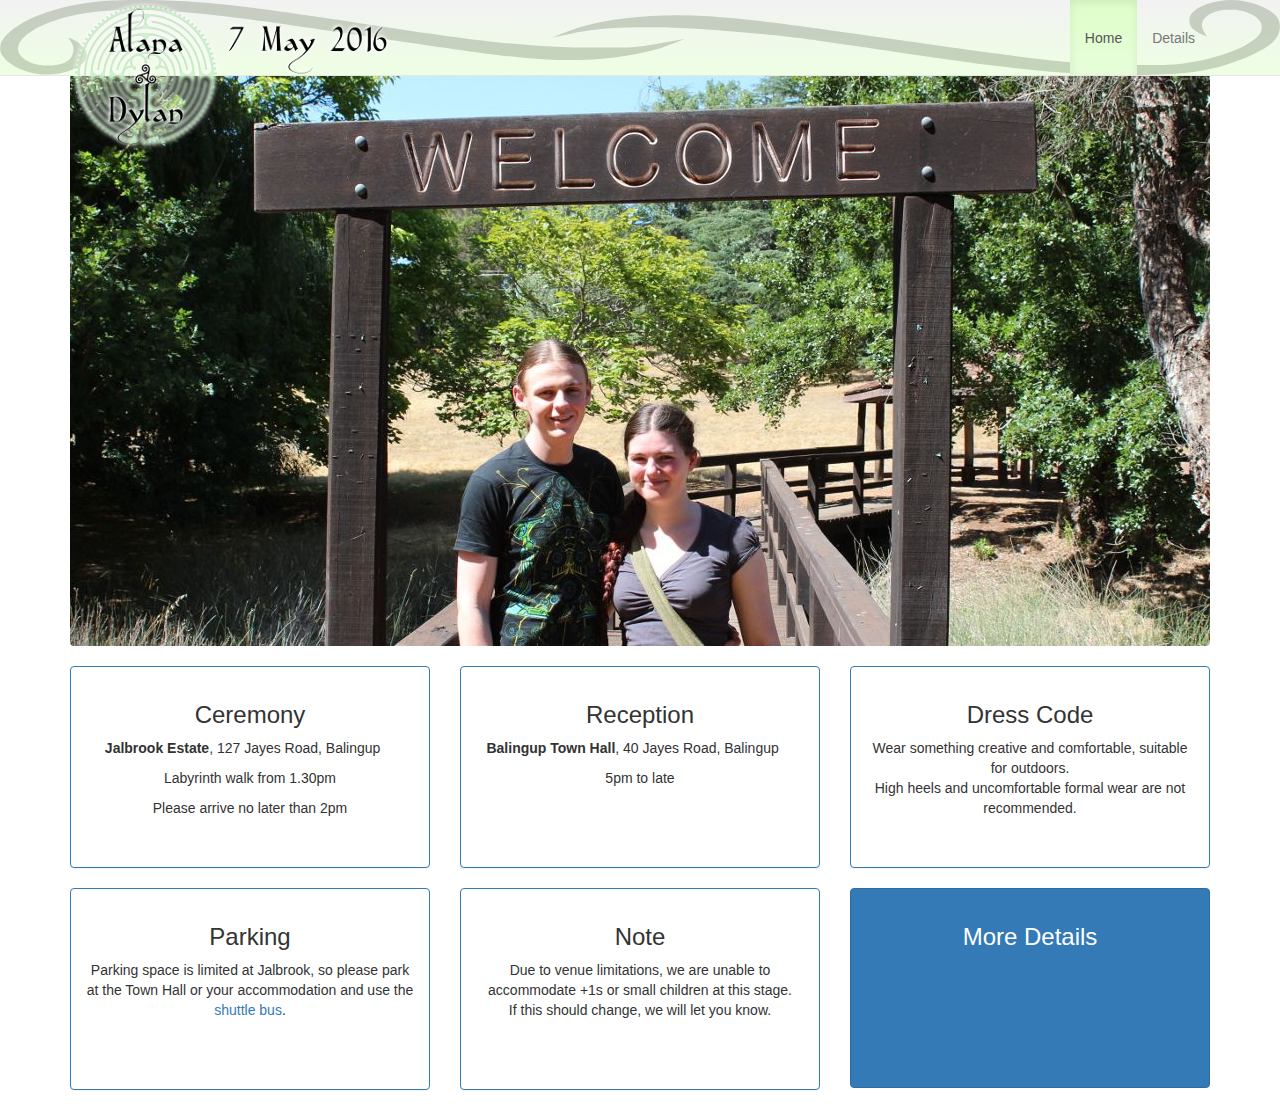
==== index.html @ 7f12af55 "Initial commit of static conversion" ====
<!DOCTYPE html>
<html lang="en">

<head>
    <title>Home | Dylana Wedding 2016</title>
    <link rel="stylesheet" href="vendor/bootstrap.min.css" />
    <link rel="stylesheet" href="css/core.css" />
    <link rel="apple-touch-icon" sizes="57x57" href="img/favicons/apple-touch-icon-57x57.png" />
    <link rel="apple-touch-icon" sizes="60x60" href="img/favicons/apple-touch-icon-60x60.png" />
    <link rel="apple-touch-icon" sizes="72x72" href="img/favicons/apple-touch-icon-72x72.png" />
    <link rel="apple-touch-icon" sizes="76x76" href="img/favicons/apple-touch-icon-76x76.png" />
    <link rel="apple-touch-icon" sizes="114x114" href="img/favicons/apple-touch-icon-114x114.png" />
    <link rel="apple-touch-icon" sizes="120x120" href="img/favicons/apple-touch-icon-120x120.png" />
    <link rel="apple-touch-icon" sizes="144x144" href="img/favicons/apple-touch-icon-144x144.png" />
    <link rel="apple-touch-icon" sizes="152x152" href="img/favicons/apple-touch-icon-152x152.png" />
    <link rel="apple-touch-icon" sizes="180x180" href="img/favicons/apple-touch-icon-180x180.png" />
    <link rel="icon" type="image/png" href="img/favicons/favicon-32x32.png" sizes="32x32" />
    <link rel="icon" type="image/png" href="img/favicons/android-chrome-192x192.png" sizes="192x192" />
    <link rel="icon" type="image/png" href="img/favicons/favicon-96x96.png" sizes="96x96" />
    <link rel="icon" type="image/png" href="img/favicons/favicon-16x16.png" sizes="16x16" />
    <link rel="manifest" href="img/favicons/manifest.json" />
    <link rel="mask-icon" href="img/favicons/safari-pinned-tab.svg" color="#307b02" />
    <link rel="shortcut icon" href="img/favicons/favicon.ico" />
    <meta name="apple-mobile-web-app-title" content="Dylana 2016" />
    <meta name="application-name" content="Dylana 2016" />
    <meta name="msapplication-TileColor" content="#307b02" />
    <meta name="msapplication-TileImage" content="img/favicons/mstile-144x144.png" />
    <meta name="msapplication-config" content="img/favicons/browserconfig.xml" />
    <meta name="theme-color" content="#307b02" />
    <meta name="viewport" content="width=device-width, initial-scale=1" />
    <script src="vendor/jquery-2.2.4.min.js"></script>
    <script src="vendor/bootstrap.min.js"></script>
    <!-- Global site tag (gtag.js) - Google Analytics -->
    <script async src="https://www.googletagmanager.com/gtag/js?id=UA-156204372-1"></script>
    <script>
        window.dataLayer = window.dataLayer || [];
        function gtag(){dataLayer.push(arguments);}
        gtag('js', new Date());

        gtag('config', 'UA-156204372-1');
    </script>
</head>

<body>

    <nav class="navbar navbar-default navbar-static-top">
        <svg preserveAspectRatio="none" viewBox="0 0 462.01233 61.447639">
            <path fill-opacity=".18824" fill="#102500" d="m397.45 61.197c-11.022-0.62174-23.174-2.9551-39.04-7.4961-8.7458-2.5031-13.316-3.962-36.152-11.54-28.478-9.4504-29.566-9.7953-37.887-12.014-11.849-3.1596-28.852-6.266-40.655-7.4277-5.6031-0.55147-16.285-0.55117-20.444 0.000554-7.7541 1.0285-12.482 2.4663-19.966 6.0708-2.2144 1.0667-3.9816 1.9018-3.9271 1.8559 0.0545-0.04594 1.4505-1.3118 3.1022-2.813 3.7176-3.3788 4.7388-4.1972 7.5077-6.0165 12.066-7.9278 29.198-11.109 45.917-8.5257 13.23 2.0441 25.458 5.4984 64.158 18.124 59.317 19.352 72.346 22.35 95.059 21.873 8.3485-0.17537 10.037-0.46837 15.824-2.7459 11.319-4.4546 21.544-14.45 23.939-23.399 0.64552-2.4122 0.70286-6.6481 0.12197-9.0092-1.0317-4.1934-3.5919-7.5948-6.975-9.2669-1.7625-0.87109-1.8871-0.89738-4.2533-0.89738-2.3365 0-2.4979 0.032722-3.8935 0.78944-2.7561 1.4944-4.9581 4.7112-5.736 8.3795-0.56141 2.6476-0.32578 6.0614 0.68258 9.8891l0.82157 3.1186-1.6042-1.7325c-2.1922-2.3676-3.3469-4.1662-4.0786-6.3527-0.54504-1.6288-0.61979-2.2181-0.63007-4.9666-0.0139-3.7094 0.30174-5.1127 1.8667-8.2989 2.0128-4.098 5.8526-7.1795 10.393-8.3408 0.9779-0.2501 2.3071-0.45319 2.9538-0.45132 3.6904 0.010716 8.0821 2.3017 11.579 6.0405 4.2833 4.579 6.0972 9.8472 5.8132 16.884-0.35748 8.8607-3.3818 15.41-10.323 22.354-8.5056 8.5094-15.456 12.692-23.998 14.44-7.0301 1.4387-19.778 2.0618-30.177 1.4752zm-382.26-0.221c-6.4782-0.996-12.608-8.087-14.769-17.085-0.46812-1.949-0.3981-7.333 0.12474-9.587 2.3778-10.247 10.339-20.811 20.238-26.854 5.078-3.1 11.659-5.6892 16.634-6.5441 7.448-1.2798 21.727-1.0586 31.763 0.4921 14.024 2.1667 29.148 6.5575 62.024 18.007 39.625 13.799 54.353 17.658 73.344 19.214 4.8259 0.39556 21.319 0.39696 24.008 0.0021 2.7634-0.40575 5.5256-1.3192 11.331-3.7471 2.6706-1.1168 5.3754-2.2473 6.0107-2.5122l1.155-0.48157-1.617 1.5363c-3.1057 2.9507-5.5586 4.9913-7.7377 6.4372-8.9985 5.9706-20.747 9.3499-32.507 9.3499-4.945 0-10.555-0.73155-17.969-2.3433-10.13-2.203-15.83-4.01-69.19-21.962-16.83-5.664-24.164-8.003-31.99-10.203-25.623-7.2055-41.783-8.4444-54.365-4.168-11.452 3.891-20.785 12.71-24.06 22.732-2.2556 6.9024-1.0462 13.652 3.1698 17.692 2.127 2.038 5.4727 3.1335 8.0942 2.6504 4.9003-0.90304 7.2928-4.6107 7.6077-11.79 0.14906-3.3977-0.13488-5.548-1.0969-8.3064-0.78202-2.2424-0.79414-2.3199-0.36251-2.3199 0.75207 0 3.0987 3.2441 4.4457 6.1459 1.3387 2.884 1.7924 4.9336 1.7843 8.061-0.0061 2.361-0.09745 3.0461-0.61592 4.6201-0.86491 2.6257-2.0755 4.5616-4.2012 6.7179-3.3535 3.4019-7.2302 4.8641-11.255 4.2453z"/>
        </svg>
        <div class="container">
            <div class="navbar-header">
                <button class="navbar-toggle collapsed" data-toggle="collapse" data-target="#primaryNavbarCollapse">
                    <span class="glyphicon glyphicon-menu-hamburger" aria-hidden="true"></span>
                    <span class="sr-only">Toggle navigation</span>
                </button>
                <a class="navbar-brand" href="index.html"><img src="img/nav-brand.png" alt="Alana & Dylan, 7 May 2016" /></a>
            </div>
            <div class="collapse navbar-collapse navbar-right" id="primaryNavbarCollapse">
                <ul class="nav navbar-nav">
                    <li class="active">
                        <a class="text-center" href="index.html">
                            <span>Home</span>
                        </a>
                    </li>
                    <li>
                        <a class="text-center" href="more-details.html">
                            <span>Details</span>
                        </a>
                    </li>
                </ul>
            </div>
        </div>
    </nav>

    <div class="container">

        <div style="margin-top: 0px;">

            <div id="carousel" class="carousel slide">
                <div class="carousel-inner" role="listbox">
                    <div class="item active">
                        <img src="img/carousel1.jpg" />
                    </div>
                    <div class="item">
                        <img src="img/carousel2.jpg" />
                    </div>
                    <div class="item">
                        <img src="img/carousel3.jpg" />
                    </div>
                    <div class="item">
                        <img src="img/carousel4.jpg" />
                    </div>
                </div>
            </div>

            <br />

            <div class="row text-center">
                <div class="col-sm-4">
                    <div class="panel panel-primary">
                        <div class="panel-body info-panel info-panel">
                            <h3>Ceremony</h3>
                            <p><strong>Jalbrook Estate</strong>, 127 Jayes Road, Balingup <a class="glyphicon glyphicon-map-marker" href="https://www.google.com.au/maps/place/Balingup+Jalbrook+Cottages+%26+Alpacas/"></a></p>
                            <p>Labyrinth walk from 1.30pm</p>
                            <p>Please arrive no later than 2pm</p>
                        </div>
                    </div>
                </div>
                <div class="col-sm-4">
                    <div class="panel panel-primary">
                        <div class="panel-body info-panel">
                            <h3>Reception</h3>
                            <p><strong>Balingup Town Hall</strong>, 40 Jayes Road, Balingup <a class="glyphicon glyphicon-map-marker" href="https://www.google.com.au/maps/place/40+Jayes+Rd,+Balingup+WA+6253/"></a></p>
                            <p>5pm to late</p>
                        </div>
                    </div>
                </div>
                <div class="col-sm-4">
                    <div class="panel panel-primary">
                        <div class="panel-body info-panel">
                            <h3>Dress Code</h3>
                            <p>Wear something creative and comfortable, suitable for outdoors.<br />High heels and uncomfortable formal wear are not recommended.</p>
                        </div>
                    </div>
                </div>
            </div>
            <div class="row text-center">
                <div class="col-sm-4">
                    <div class="panel panel-primary">
                        <div class="panel-body info-panel">
                            <h3>Parking</h3>
                            <p>Parking space is limited at Jalbrook, so please park at the Town Hall or your accommodation and use the <a href="more-details.html">shuttle bus</a>.</p>
                        </div>
                    </div>
                </div>
                <div class="col-sm-4">
                    <div class="panel panel-primary">
                        <div class="panel-body info-panel">
                            <h3>Note</h3>
                            Due to venue limitations, we are unable to accommodate +1s or small children at this stage.
                            <p>If this should change, we will let you know.</p>
                        </div>
                    </div>
                </div>
                <div class="col-sm-4">
                    <a href="more-details.html">
                        <div class="btn btn-primary panel-body info-panel">
                            <h3>More Details</h3>
                            <br />
                            <span style="font-size: xx-large;" class="glyphicon glyphicon-arrow-right"></span>
                        </div>
                    </a>
                </div>
            </div>

        </div>

    </div>

    <script>
        $('#carousel').carousel();
    </script>
</body>

</html>
---- css/core.css ----
@-ms-viewport {
  width: device-width;
}
.info-panel {
  height: 200px;
  width: 100%;
}
.carousel .carousel-inner .item {
  transition-property: opacity;
}
.carousel .carousel-inner .item img {
  border-bottom-right-radius: 4px;
  border-bottom-left-radius: 4px;
}
.carousel .carousel-inner .item,
.carousel .carousel-inner .active.left,
.carousel .carousel-inner .active.right {
  opacity: 0;
}
.carousel .carousel-inner .active,
.carousel .carousel-inner .next.left,
.carousel .carousel-inner .prev.right {
  opacity: 1;
}
.carousel .carousel-inner .next,
.carousel .carousel-inner .prev,
.carousel .carousel-inner .active.left,
.carousel .carousel-inner .active.right {
  left: 0;
  transform: translate3d(0, 0, 0);
}
.carousel .carousel-caption {
  padding: 0;
  bottom: 0;
  font-family: Georgia, "Times New Roman", Times, serif;
  text-shadow: 0 0 10px black;
}
.carousel img {
  width: 100%;
  height: auto;
}
#details-nav ul {
  width: 135px;
}
#details-nav .affix {
  top: 20px;
}
#details-nav .affix-bottom {
  position: absolute;
}
#details-list > .list-group-item:nth-child(even) {
  background-color: #f5f5f5;
}
#dance-accordion .panel-heading {
  cursor: pointer;
}
.navbar {
  min-height: 75px;
  margin-bottom: 0px;
  background-image: -webkit-linear-gradient(top, #f2f2f2 0%, #eeffe3 100%);
  background-image: -o-linear-gradient(top, #f2f2f2 0%, #eeffe3 100%);
  background-image: linear-gradient(to bottom, #f2f2f2 0%, #eeffe3 100%);
  background-repeat: repeat-x;
  filter: progid:DXImageTransform.Microsoft.gradient(startColorstr='#fff2f2f2', endColorstr='#ffeeffe3', GradientType=0);
  filter: progid:DXImageTransform.Microsoft.gradient(enabled = false);
}
.navbar .navbar-toggle {
  margin-top: 18px;
  margin-bottom: 17px;
}
@media (min-width: 768px) {
  .navbar .navbar-nav > li > a {
    padding-top: 28px;
    padding-bottom: 27px;
  }
}
.navbar .navbar-nav > .open > a,
.navbar .navbar-nav > .active > a {
  background-image: -webkit-linear-gradient(top, #defeca 0%, #e7fed9 100%);
  background-image: -o-linear-gradient(top, #defeca 0%, #e7fed9 100%);
  background-image: linear-gradient(to bottom, #defeca 0%, #e7fed9 100%);
  background-repeat: repeat-x;
  filter: progid:DXImageTransform.Microsoft.gradient(startColorstr='#ffdefeca', endColorstr='#ffe7fed9', GradientType=0);
  -webkit-box-shadow: inset 0 3px 9px rgba(0, 0, 0, 0.075);
  box-shadow: inset 0 3px 9px rgba(0, 0, 0, 0.075);
}
.navbar .navbar-brand {
  position: relative;
  z-index: 2;
  padding-top: 0;
  padding-right: 0;
}
.navbar .navbar-brand img {
  max-width: 321px;
  width: 70vw;
}
.navbar svg {
  width: 100%;
  height: 75px;
  position: absolute;
}
body > div.container > div {
  margin-top: 15px;
}
.brand-guard {
  display: inline-block;
  max-width: 160px;
  width: 35vw;
}
@media (min-width: 992px) {
  .brand-guard {
    display: none !important;
  }
}
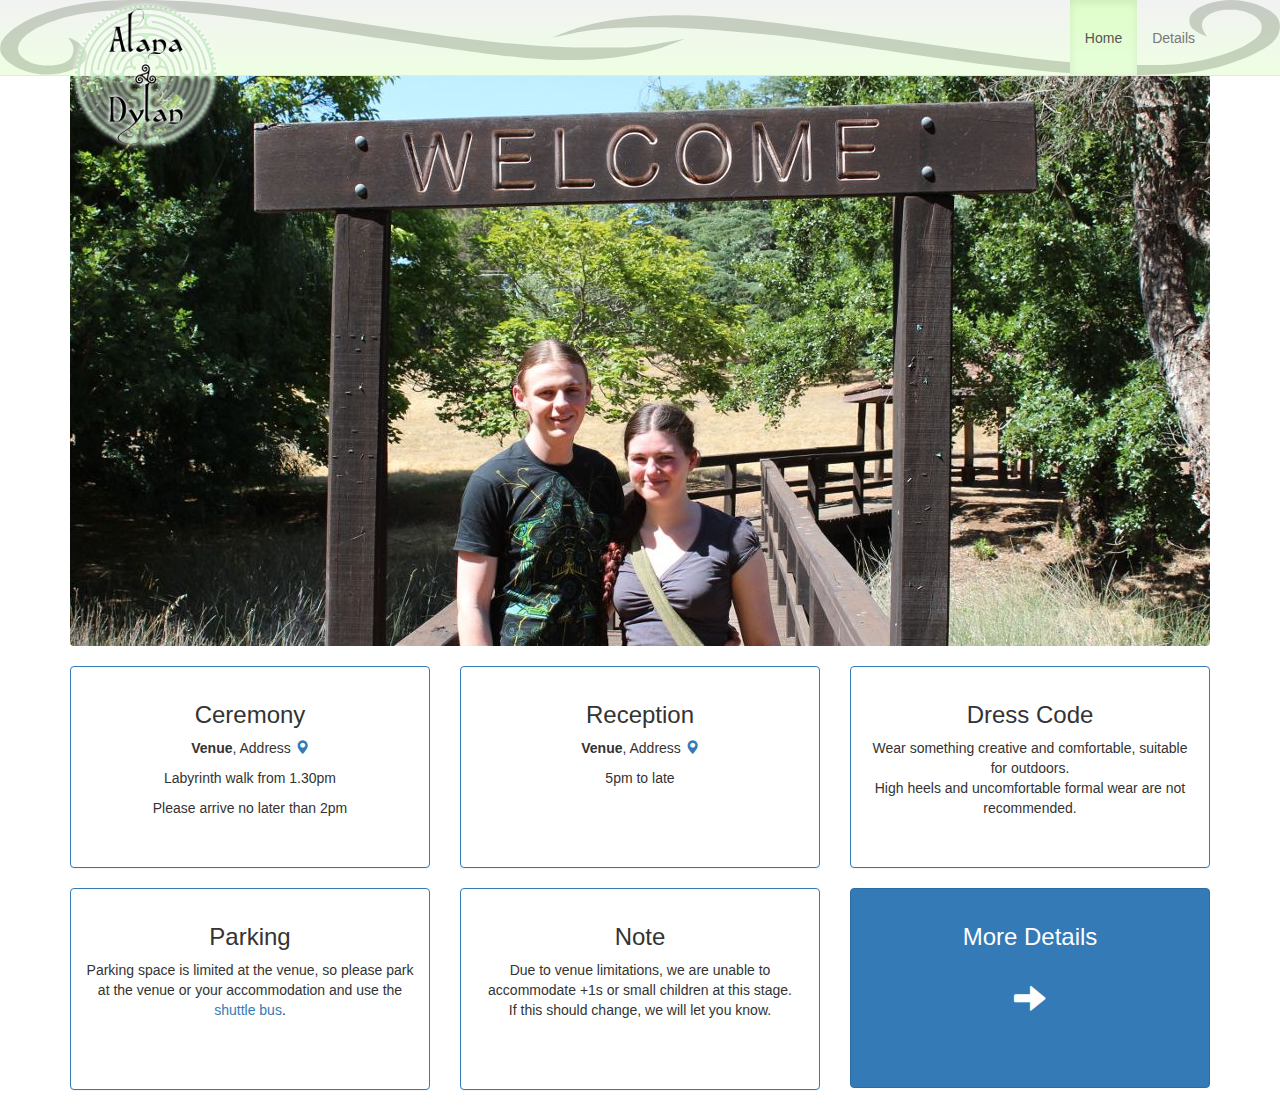
==== commit 5903d5f2: "Add missing font files and adjust paths in CSS" ====
--- a/index.html
+++ b/index.html
@@ -2,7 +2,7 @@
 <html lang="en">
 
 <head>
-    <title>Home | Dylana Wedding 2016</title>
+    <title>Home | Wedding Website</title>
     <link rel="stylesheet" href="vendor/bootstrap.min.css" />
     <link rel="stylesheet" href="css/core.css" />
     <link rel="apple-touch-icon" sizes="57x57" href="img/favicons/apple-touch-icon-57x57.png" />
@@ -21,8 +21,8 @@
     <link rel="manifest" href="img/favicons/manifest.json" />
     <link rel="mask-icon" href="img/favicons/safari-pinned-tab.svg" color="#307b02" />
     <link rel="shortcut icon" href="img/favicons/favicon.ico" />
-    <meta name="apple-mobile-web-app-title" content="Dylana 2016" />
-    <meta name="application-name" content="Dylana 2016" />
+    <meta name="apple-mobile-web-app-title" content="Wedding Website" />
+    <meta name="application-name" content="Wedding Website" />
     <meta name="msapplication-TileColor" content="#307b02" />
     <meta name="msapplication-TileImage" content="img/favicons/mstile-144x144.png" />
     <meta name="msapplication-config" content="img/favicons/browserconfig.xml" />
@@ -53,7 +53,7 @@
                     <span class="glyphicon glyphicon-menu-hamburger" aria-hidden="true"></span>
                     <span class="sr-only">Toggle navigation</span>
                 </button>
-                <a class="navbar-brand" href="index.html"><img src="img/nav-brand.png" alt="Alana & Dylan, 7 May 2016" /></a>
+                <a class="navbar-brand" href="index.html"><img src="img/nav-brand.png" alt="Alana & Dylan" /></a>
             </div>
             <div class="collapse navbar-collapse navbar-right" id="primaryNavbarCollapse">
                 <ul class="nav navbar-nav">
@@ -100,7 +100,7 @@
                     <div class="panel panel-primary">
                         <div class="panel-body info-panel info-panel">
                             <h3>Ceremony</h3>
-                            <p><strong>Jalbrook Estate</strong>, 127 Jayes Road, Balingup <a class="glyphicon glyphicon-map-marker" href="https://www.google.com.au/maps/place/Balingup+Jalbrook+Cottages+%26+Alpacas/"></a></p>
+                            <p><strong>Venue</strong>, Address <a class="glyphicon glyphicon-map-marker" href="#"></a></p>
                             <p>Labyrinth walk from 1.30pm</p>
                             <p>Please arrive no later than 2pm</p>
                         </div>
@@ -110,7 +110,7 @@
                     <div class="panel panel-primary">
                         <div class="panel-body info-panel">
                             <h3>Reception</h3>
-                            <p><strong>Balingup Town Hall</strong>, 40 Jayes Road, Balingup <a class="glyphicon glyphicon-map-marker" href="https://www.google.com.au/maps/place/40+Jayes+Rd,+Balingup+WA+6253/"></a></p>
+                            <p><strong>Venue</strong>, Address <a class="glyphicon glyphicon-map-marker" href="#"></a></p>
                             <p>5pm to late</p>
                         </div>
                     </div>
@@ -129,7 +129,7 @@
                     <div class="panel panel-primary">
                         <div class="panel-body info-panel">
                             <h3>Parking</h3>
-                            <p>Parking space is limited at Jalbrook, so please park at the Town Hall or your accommodation and use the <a href="more-details.html">shuttle bus</a>.</p>
+                            <p>Parking space is limited at the venue, so please park at the venue or your accommodation and use the <a href="more-details.html">shuttle bus</a>.</p>
                         </div>
                     </div>
                 </div>
